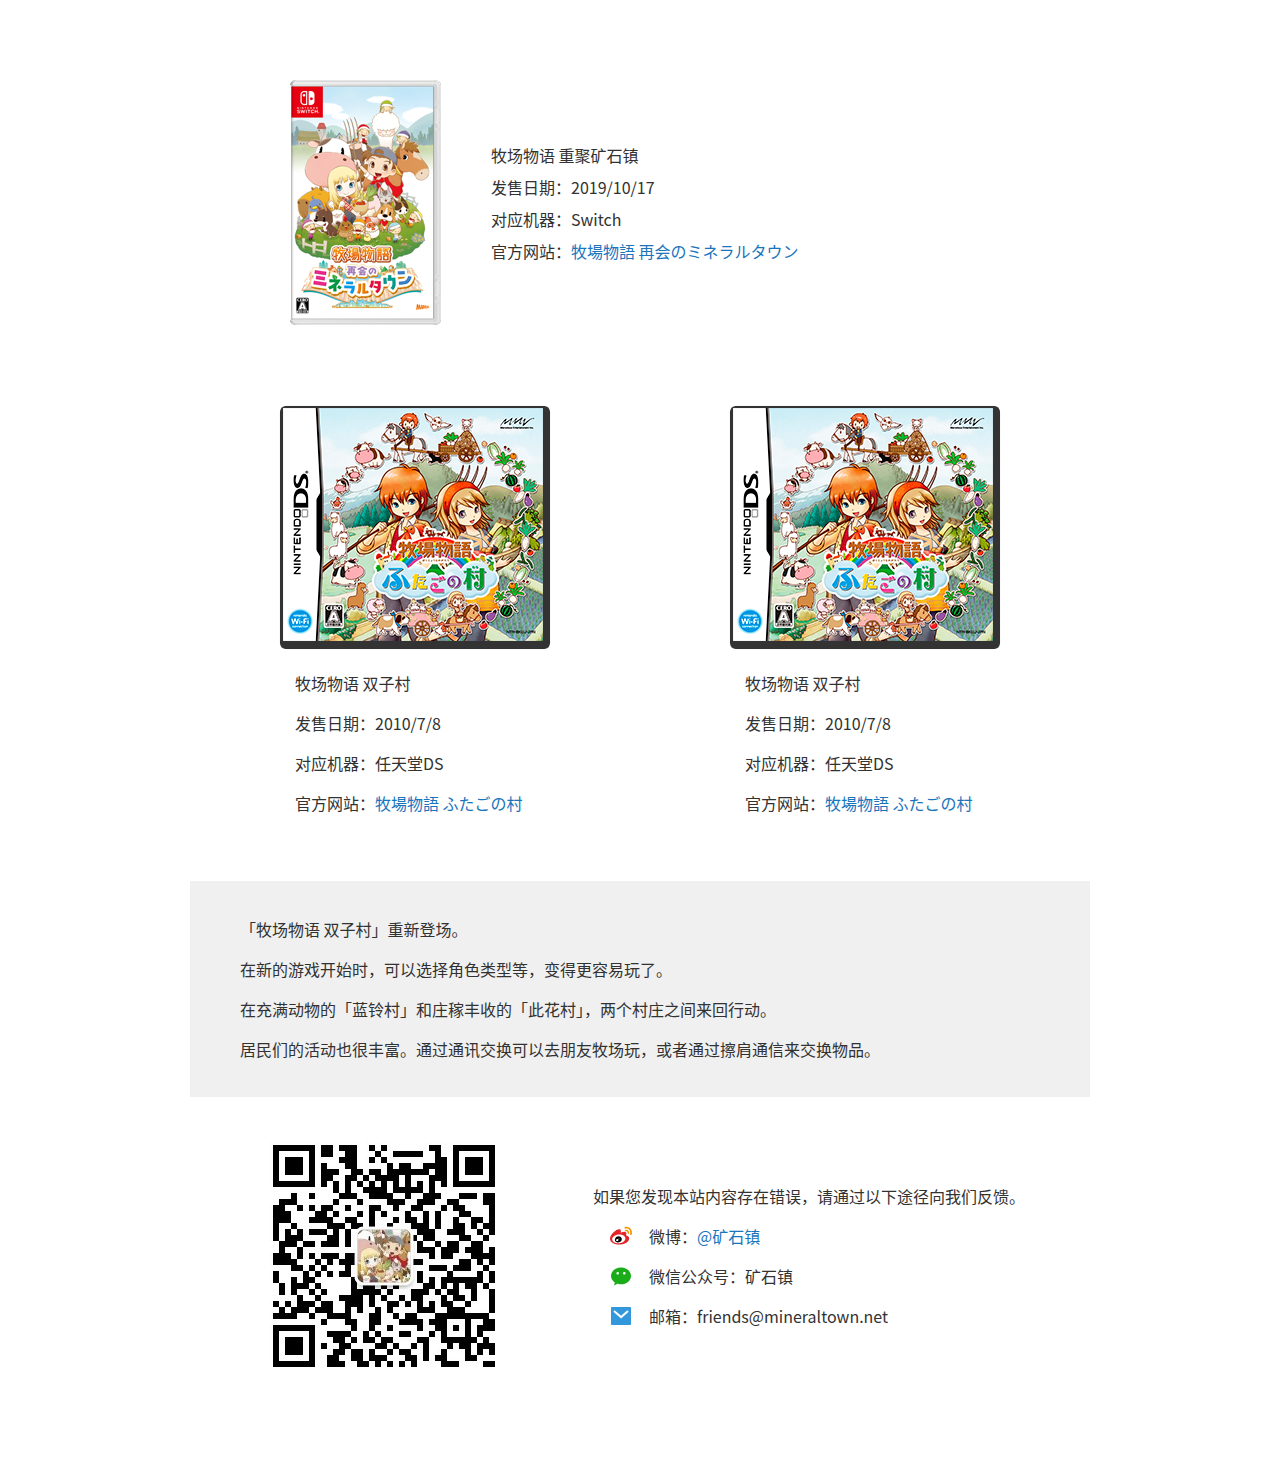
==== default.html @ 02020f68 "first" ====
<!DOCTYPE html>
<html lang="zh-cmn-Hans" class="default_html">

<head>
    <meta charset="UTF-8">
    <meta name="viewport" content="width=device-width, initial-scale=1.0, user-scalable=no">
    <meta http-equiv="X-UA-Compatible" content="ie=edge, chrome=1">
    <link rel="stylesheet" media="screen and (min-width:801px)" type="text/css" href="./css/wiki.css" />
    <link rel="stylesheet" media="screen and (max-width:800px)" type="text/css" href="./css/wiki_mobile.css" />
    <title>矿石镇的攻略百科</title>
</head>

<body class="default_body">
    <div class="card">
        <div class="card_game2">
            <img src="soft_big_saikai.png" class="cover2">
            <div class="card_text2">
                <p>牧场物语 重聚矿石镇</p>
                <p>发售日期：2019/10/17</p>
                <p>对应机器：Switch</p>
                <p>官方网站：<a href="https://www.bokumono.com/series/saikai/" target="_blank">牧場物語 再会のミネラルタウン</a></p>
            </div>
        </div>
    </div>
    <div class="card">
        <div class="card_game">
            <img src="soft_big_futago.png" class="cover">
            <div class="card_text">
                <p>牧场物语 双子村</p>
                <p>发售日期：2010/7/8</p>
                <p>对应机器：任天堂DS</p>
                <p>官方网站：<a href="https://www.bokumono.com/series/futago/" target="_blank">牧場物語 ふたごの村</a></p>
            </div>
        </div>
        <div class="card_game">
            <img src="soft_big_futago.png" class="cover">
            <div class="card_text">
                <p>牧场物语 双子村</p>
                <p>发售日期：2010/7/8</p>
                <p>对应机器：任天堂DS</p>
                <p>官方网站：<a href="https://www.bokumono.com/series/futago/" target="_blank">牧場物語 ふたごの村</a></p>
            </div>
        </div>
    </div>
    <div class="introduce">
        <p>「牧场物语 双子村」重新登场。</p>
        <p>在新的游戏开始时，可以选择角色类型等，变得更容易玩了。</p>
        <p>在充满动物的「蓝铃村」和庄稼丰收的「此花村」，两个村庄之间来回行动。</p>
        <p>居民们的活动也很丰富。通过通讯交换可以去朋友牧场玩，或者通过擦肩通信来交换物品。</p>
    </div>
    <div class="card_feedback">
        <img src="./qrcode_for_weixin.jpg" class="qrcode">
        <div class="feedback">
            <p>如果您发现本站内容存在错误，请通过以下途径向我们反馈。</p>
            <p class="feedback"><img src="./ico/weibo-fill.svg"><span class="feedback">微博：<a
                        href="https://weibo.com/mineraltown/" target="_blank">@矿石镇</a></span></p>
            <p class="feedback"><img src="./ico/wechat-2-fill.svg"><span class="feedback">微信公众号：矿石镇</span></p>
            <p class="feedback"><img src="./ico/mail-fill.svg"><span class="feedback">邮箱：friends@mineraltown.net</span></p>
        </div>
    </div>
</body>

</html>
---- css/wiki.css ----
@charset "utf-8";
/* CSS Document */

html {
    margin: 0;
    padding: 0;
    width: 100%;
    min-width: 1200px;
    height: 100%;
    color: rgb(50, 50, 50);
    font-family: "Noto Sans CJK SC", "Source Han Sans CN", "PingFangSC-Regular", "Microsoft YaHei", sans-serif;
}

body {
    margin: 0;
    padding: 0;
    width: 100%;
    height: 100%;
    display: flex;
    display: -webkit-flex;
    flex-flow: column nowrap;
    justify-content: flex-start;
    align-items: center;
}

a {
    color: rgb(27, 117, 188);
    text-decoration: none;
    transition: color 0.3s;
    -moz-transition: color 0.3s;
    -webkit-transition: color 0.3s;
    -o-transition: color 0.3s;
    -webkit-tap-highlight-color: rgba(0, 0, 0, 0);
}

a:hover {
    color: rgb(193, 39, 45);
}

a:active {
    color: rgb(240, 78, 77);
}

.title {
    z-index: 5;
    width: 100%;
    height: 130px;
    background-color: rgb(50, 50, 50);
    display: flex;
    display: -webkit-flex;
    flex-flow: row nowrap;
    justify-content: center;
    align-items: center;
    box-shadow: 0 0 8px rgb(0, 0, 0);
}

.logo {
    width: auto;
    height: 100px;
}

.title_text {
    width: 450px;
    text-align: center;
    color: rgb(255, 255, 255);
    text-shadow: 0 0 5px rgb(255, 255, 255);
}

.main {
    z-index: 4;
    width: 100%;
    height: calc(100% - 130px);
    min-height: 800px;
    display: flex;
    display: -webkit-flex;
    flex-flow: row nowrap;
    justify-content: flex-start;
    align-items: flex-start;
}

.menu {
    z-index: 1;
    width: 300px;
    height: 100%;
    background-color: rgb(120, 120, 120);
    display: flex;
    display: -webkit-flex;
    flex-flow: column nowrap;
    justify-content: flex-start;
    align-items: center;
}

.sub {
    width: 300px;
    height: 40px;
    line-height: 40px;
    text-align: center;
    color: rgb(200, 200, 200);
    background-color: rgb(100, 100, 100);
}

.list {
    width: 290px;
    padding: 5px;
    height: auto;
    background-color: rgb(120, 120, 120);
    display: flex;
    display: -webkit-flex;
    flex-flow: row wrap;
    justify-content: flex-start;
    align-items: center;
}

.list_link {
    padding: 5px 10px 5px 10px;
    line-height: 24px;
    text-align: center;
    color: rgb(200, 200, 200);
}

.list_link:hover {
    color: rgb(255, 255, 255);
}

div.copy {
    width: 100%;
    flex-grow: 1;
    position: relative;
}

p.copy {
    position: absolute;
    bottom: 0px;
    width: 100%;
    text-align: center;
    color: rgb(221, 221, 221);
}

a.copy {
    color: rgb(221, 221, 221);
}

a.copy:hover {
    color: rgb(255, 255, 255);
}

.frame {
    z-index: 3;
    width: auto;
    height: 100%;
    overflow: hidden;
    flex-grow: 1;
    box-shadow: 0 0 8px rgb(0, 0, 0);
    -webkit-overflow-scrolling: touch;
}

iframe {
    width: 100%;
    height: 100%;
}

.menu_mobile {
    display: none;
}

/* Default */

.default_html {
    min-width: 900px;
    height: auto;
}

.default_body {
    display: flex;
    display: -webkit-flex;
    flex-flow: column nowrap;
    justify-content: center;
    align-items: center;
}

.card {
    margin-top: 80px;
    width: 900px;
    height: auto;
    display: flex;
    display: -webkit-flex;
    flex-flow: row nowrap;
    justify-content: space-around;
    align-items: center;

}

.card_text {
    margin-left: 1em;
}

.card_game2 {
    width: 800px;
    padding-left: 100px;
    height:auto;
    display: flex;
    display: -webkit-flex;
    flex-flow: row nowrap;
    justify-content: flex-start;
    align-items: center;
}

.cover2 {
    width: auto;
}

.card_text2 {
    line-height: 1em;
    margin-left: 50px;
}

.introduce {
    background-color: rgb(240, 240, 240);
    width: 800px;
    height: auto;
    margin: 50px 0 30px 0;
    padding: 20px 50px 20px 50px;
}

.card_feedback {
    width: 900px;
    margin-bottom: 80px;
    display: flex;
    display: -webkit-flex;
    flex-flow: row nowrap;
    justify-content: center;
    align-items: center;
}

.qrcode {
    width: auto;
    height: auto;
}

div.feedback {
    margin-left: 80px;
}

p.feedback {
    margin-left: 1em;
    display: flex;
    display: -webkit-flex;
    flex-flow: row nowrap;
    justify-content: flex-start;
    align-items: center;
}

span.feedback {
    margin-left: 1em;
}
---- css/wiki_mobile.css ----
@charset "utf-8";
/* CSS Document */

html {
    margin: 0;
    padding: 0;
    width: 100%;
    height: 100%;
    color: rgb(50, 50, 50);
    font-family: "Noto Sans CJK SC", "Source Han Sans CN", "PingFangSC-Regular", "Microsoft YaHei", sans-serif;
}

body {
    margin: 0;
    padding: 0;
    width: 100%;
    height: 100%;
    font-size: 0.8em;
}

a {
    color: rgb(27, 117, 188);
    text-decoration: none;
    -webkit-tap-highlight-color: rgba(0, 0, 0, 0);
}

a:hover {
    color: rgb(193, 39, 45);
}

a:active {
    color: rgb(240, 78, 77);
}

.title {
    z-index: 10;
    position: fixed;
    top: 0;
    width: 100%;
    height: 3.5em;
    background-color: rgb(255, 255, 255);
    box-shadow: 0 0 2px rgb(100, 100, 100);
}

.logo {
    display: none;
}

.title_text {
    text-align: center;
}

h1 {
    font-size: 1.5em;
    line-height: 1em;
    color: rgb(85, 85, 85);
    font-weight: normal;
}

.slogan {
    display: none;
}

.main {
    z-index: 1;
    position: fixed;
    top: 3.5em;
    bottom: 5em;
    width: 100%;
    height: auto;
}

.menu {
    display: none;
}

iframe {
    width: 100%;
    height: 100%;
}

.frame {
    overflow: auto;
    -webkit-overflow-scrolling: touch;
    width: 100%;
    height: 100%;
}

.menu_mobile {
    z-index: 10;
    position: fixed;
    bottom: 0;
    width: 100%;
    height: 5em;
    background-color: rgb(255, 255, 255);
    box-shadow: 0 0 2px rgb(100, 100, 100);
    display: flex;
    display: -webkit-flex;
    flex-flow: row nowrap;
    justify-content: center;
    align-items: center;
}

.button {
    width: 20%;
    max-width: 7em;
    height: 5em;
    display: flex;
    display: -webkit-flex;
    flex-flow: column nowrap;
    justify-content: center;
    align-items: center;
}

.menu_logo {
    width: auto;
    height: auto;
    text-align: center;
}

.menu_name {
    width: auto;
    height: 1.5em;
    line-height: 1.5em;
    margin-top: 0.3em;
    text-align: center;
    color: rgb(85, 85, 85);
}

/* Default */

.card {
    padding: 0.5em 1em 0.5em 1em;
}

.card_game {
    width: auto;
    height:auto;
    display: flex;
    display: -webkit-flex;
    flex-flow: row nowrap;
    justify-content: center;
    align-items: center;
    margin-top: 2em;
    margin-bottom: 2em;
}

.cover {
    width: 10em;
}

.card_text {
    line-height: 1em;
    margin-left: 2em;
}

.card_game2 {
    width: auto;
    height:auto;
    display: flex;
    display: -webkit-flex;
    flex-flow: row nowrap;
    justify-content: center;
    align-items: center;
    margin-top: 2em;
    margin-bottom: 2em;
}

.cover2 {
    width: 10em;
}

.card_text2 {
    line-height: 1em;
    margin-left: 2em;
}

.introduce {
    background-color: rgb(240, 240, 240);
    padding: 1em 2em 1em 2em;
}

.card_feedback {
    padding: 1em;
    display: flex;
    display: -webkit-flex;
    flex-flow: row wrap;
    justify-content: center;
    align-items: center;
}

.qrcode {
    width: 15em;
}
div.feedback {
    margin-left: 1em;
    padding-right: 1em;
}
p.feedback {
    margin-left: 1em;
    display: flex;
    display: -webkit-flex;
    flex-flow: row nowrap;
    justify-content: flex-start;
    align-items: center;
}

span.feedback {
    margin-left: 1em;
}
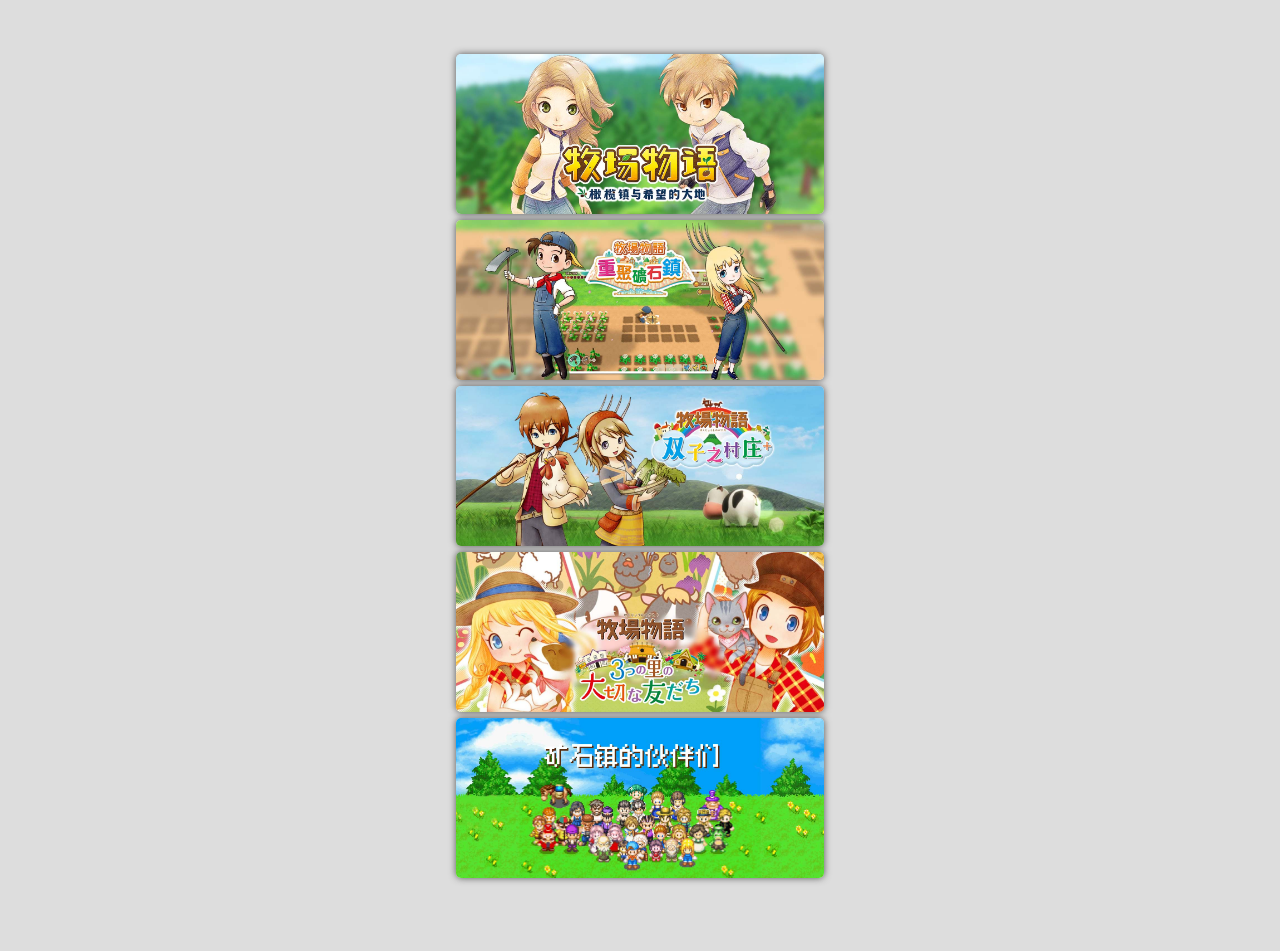
==== commit c0d331d0: "有了一个侧滑菜单的百科" ====
--- a/default.html
+++ b/default.html
@@ -1,63 +1,35 @@
 <!DOCTYPE html>
-<html lang="zh-cmn-Hans" class="default_html">
-
+<html lang="zh-cmn-Hans">
 <head>
     <meta charset="UTF-8">
     <meta name="viewport" content="width=device-width, initial-scale=1.0, user-scalable=no">
-    <meta http-equiv="X-UA-Compatible" content="ie=edge, chrome=1">
-    <link rel="stylesheet" media="screen and (min-width:801px)" type="text/css" href="./css/wiki.css" />
-    <link rel="stylesheet" media="screen and (max-width:800px)" type="text/css" href="./css/wiki_mobile.css" />
-    <title>矿石镇的攻略百科</title>
+    <meta http-equiv="X-UA-Compatible" content="ie=edge,chrome=1">
+    <link rel="stylesheet" href="/css/default.css" type="text/css">
+    <script type="text/javascript" src="/js/EventUtil.js"></script>
 </head>
-
-<body class="default_body">
-    <div class="card">
-        <div class="card_game2">
-            <img src="soft_big_saikai.png" class="cover2">
-            <div class="card_text2">
-                <p>牧场物语 重聚矿石镇</p>
-                <p>发售日期：2019/10/17</p>
-                <p>对应机器：Switch</p>
-                <p>官方网站：<a href="https://www.bokumono.com/series/saikai/" target="_blank">牧場物語 再会のミネラルタウン</a></p>
-            </div>
-        </div>
-    </div>
-    <div class="card">
-        <div class="card_game">
-            <img src="soft_big_futago.png" class="cover">
-            <div class="card_text">
-                <p>牧场物语 双子村</p>
-                <p>发售日期：2010/7/8</p>
-                <p>对应机器：任天堂DS</p>
-                <p>官方网站：<a href="https://www.bokumono.com/series/futago/" target="_blank">牧場物語 ふたごの村</a></p>
-            </div>
-        </div>
-        <div class="card_game">
-            <img src="soft_big_futago.png" class="cover">
-            <div class="card_text">
-                <p>牧场物语 双子村</p>
-                <p>发售日期：2010/7/8</p>
-                <p>对应机器：任天堂DS</p>
-                <p>官方网站：<a href="https://www.bokumono.com/series/futago/" target="_blank">牧場物語 ふたごの村</a></p>
-            </div>
-        </div>
-    </div>
-    <div class="introduce">
-        <p>「牧场物语 双子村」重新登场。</p>
-        <p>在新的游戏开始时，可以选择角色类型等，变得更容易玩了。</p>
-        <p>在充满动物的「蓝铃村」和庄稼丰收的「此花村」，两个村庄之间来回行动。</p>
-        <p>居民们的活动也很丰富。通过通讯交换可以去朋友牧场玩，或者通过擦肩通信来交换物品。</p>
-    </div>
-    <div class="card_feedback">
-        <img src="./qrcode_for_weixin.jpg" class="qrcode">
-        <div class="feedback">
-            <p>如果您发现本站内容存在错误，请通过以下途径向我们反馈。</p>
-            <p class="feedback"><img src="./ico/weibo-fill.svg"><span class="feedback">微博：<a
-                        href="https://weibo.com/mineraltown/" target="_blank">@矿石镇</a></span></p>
-            <p class="feedback"><img src="./ico/wechat-2-fill.svg"><span class="feedback">微信公众号：矿石镇</span></p>
-            <p class="feedback"><img src="./ico/mail-fill.svg"><span class="feedback">邮箱：friends@mineraltown.net</span></p>
-        </div>
+<body>
+    <div class="main">
+        <a href="https://wiki.mineraltown.net/olive" class="square" onclick="wp(this)" id="olive">
+            <img src="img/olive.jpg" class="s_img">
+        </a>
+        <a href="https://wiki.mineraltown.net/saikai" class="square" onclick="wp(this)" id="saikai">
+            <img src="img/saikai.jpg" class="s_img">
+        </a>
+        <a href="https://wiki.mineraltown.net/twotowns" class="square" onclick="wp(this)" id="twotowns">
+            <img src="img/twotowns.jpg" class="s_img">
+        </a>
+        <a href="https://wiki.mineraltown.net/trio" class="square" onclick="wp(this)" id="trio">
+            <img src="img/trio.jpg" class="s_img">
+        </a>
+        <a href="https://wiki.mineraltown.net/mineraltown" class="square" onclick="wp(this)" id="mineraltown">
+            <img src="img/mineraltown.jpg" class="s_img">
+        </a>
     </div>
 </body>
-
+<script>
+    function wp(obj) {
+        window.parent.title(obj.id)
+    }
+    (function() {EventUtil.listenTouchDirection(document, false, false, window.parent.openNav, false, window.parent.closeNav);}());
+</script>
 </html>--- a/css/default.css
+++ b/css/default.css
@@ -0,0 +1,56 @@
+@charset "utf-8";
+/* CSS Document */
+
+html {
+    width: 100%;
+    height: 100%;
+    font-family: "Noto Sans CJK SC", "Source Han Sans CN", "PingFangSC-Regular", "Microsoft YaHei", sans-serif;
+    color: #333333;
+    background-color: #ddd;
+}
+
+body {
+    margin: 0;
+    padding: 0;
+    width: 100%;
+    height: 100%;
+}
+
+a {
+    -webkit-tap-highlight-color:rgba(0,0,0,0);
+    text-decoration: none;
+}
+
+.main {
+    margin-top: 3.2em;
+    width: 100%;
+    height: auto;
+    display: flex;
+    display: -webkit-flex;
+    flex-flow: column nowrap;
+    justify-content: flex-start;
+    align-items: center;
+    align-content: flex-start;
+}
+.square {
+    width: 98%;
+    max-width: 23em;
+    height: 10em;
+    margin-top: 3px;
+    margin-bottom: 3px;
+    overflow: hidden;
+    background-color: #eeeeee;
+    border-radius: 5px;
+    display: flex;
+    display: -webkit-flex;
+    flex-flow: column nowrap;
+    justify-content: top;
+    align-items: center;
+    position: relative;
+    box-shadow: 0 0 7px #555;
+}
+
+.s_img {
+    width: auto;
+    height: 10em;
+}